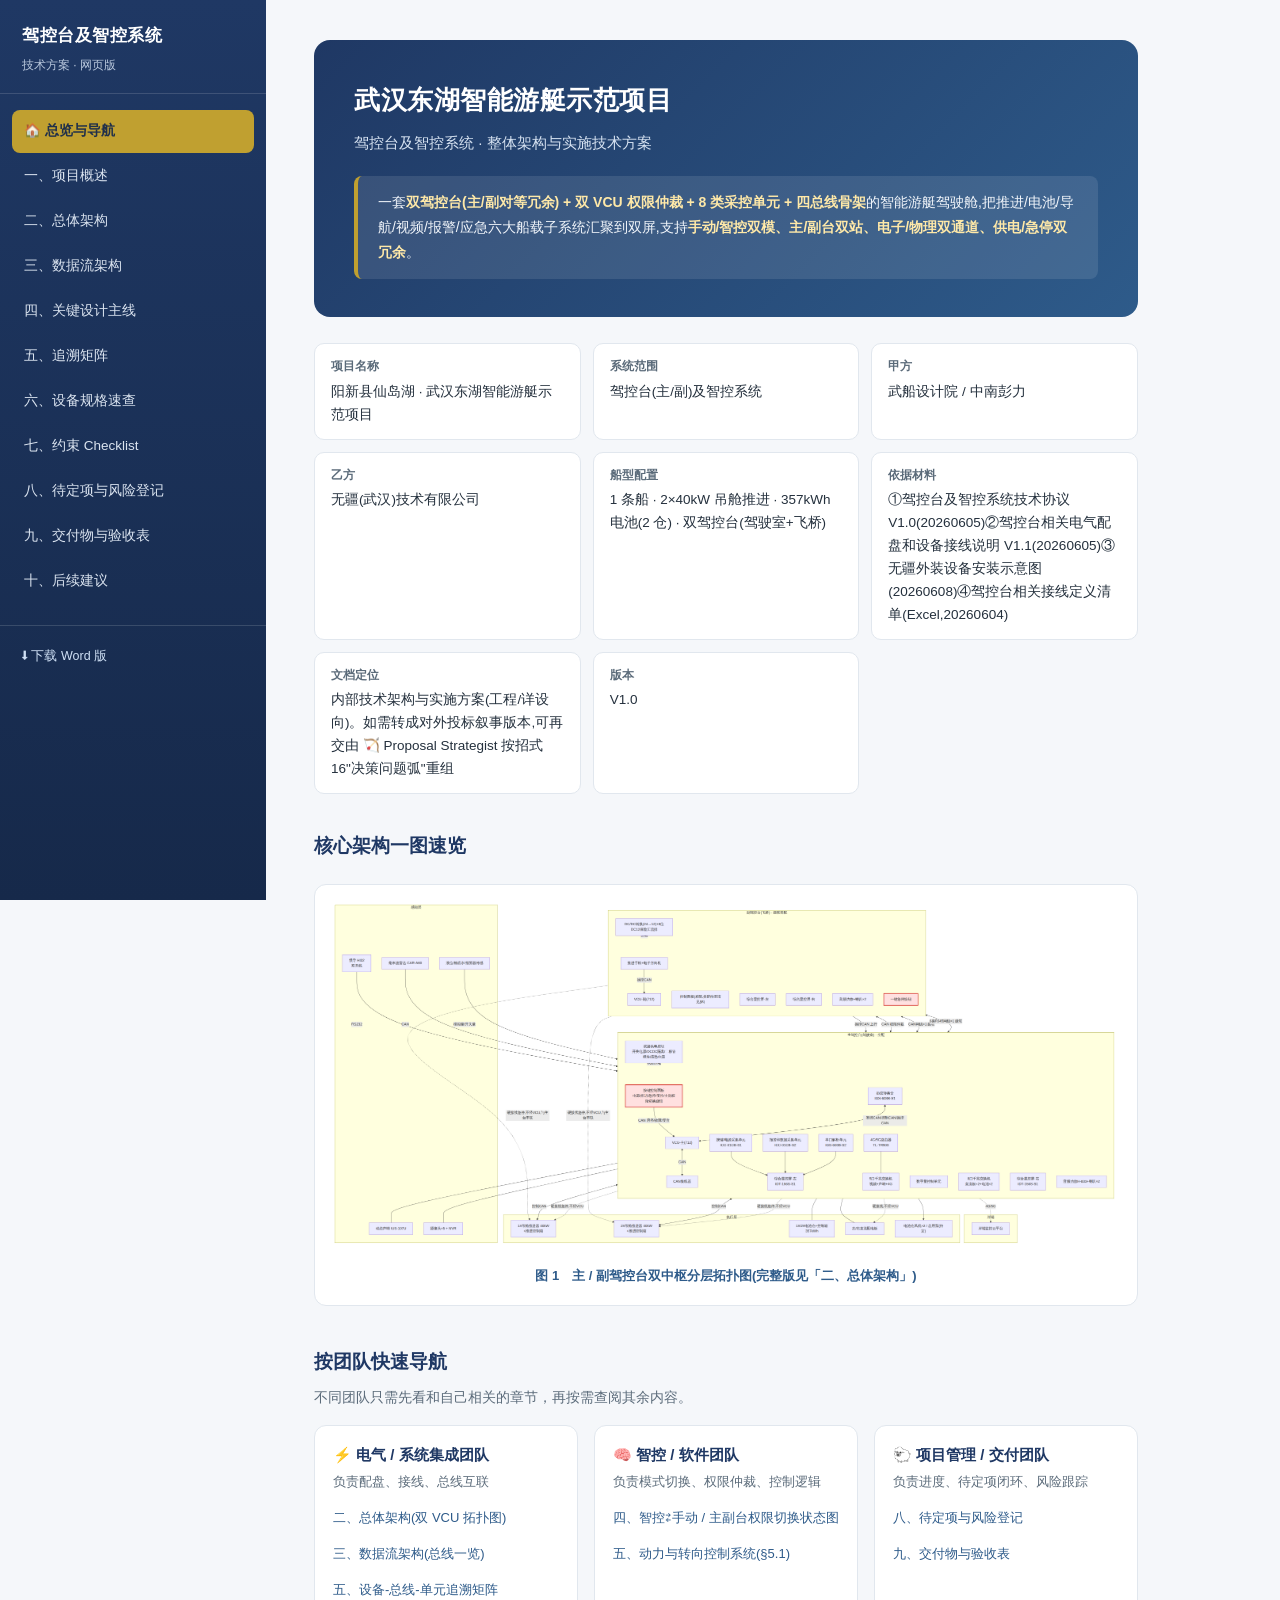
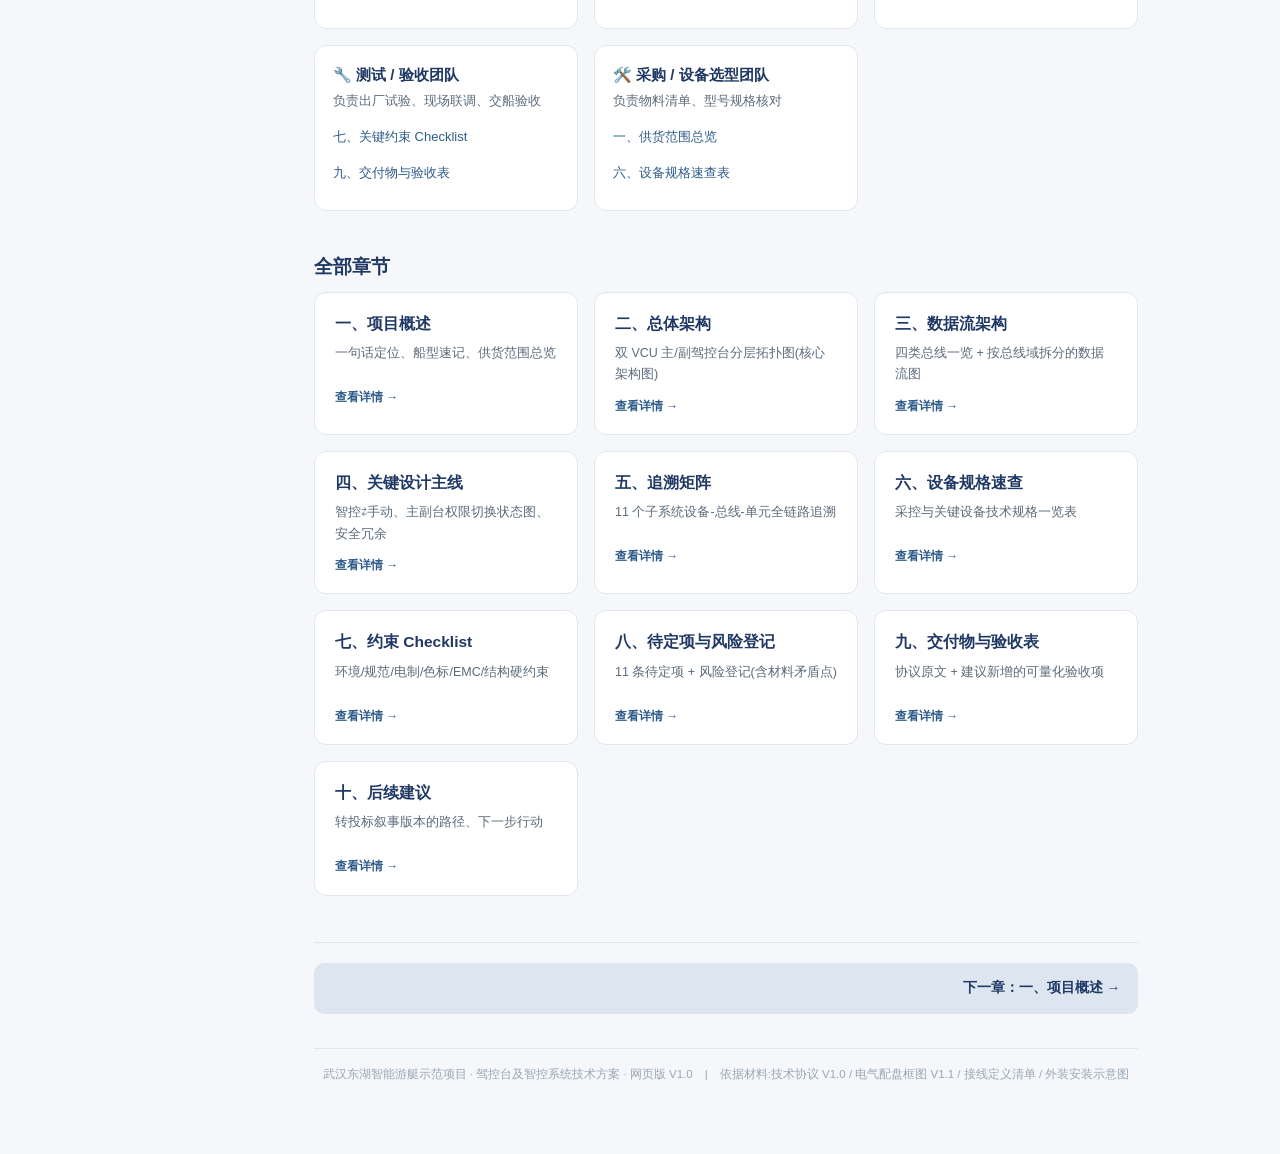
==== projects/武汉东湖智能游艇示范项目/web/index.html @ 1c014252 "docs(projects): 新增驾控台及智控系统技术方案网页版(多页面) 把技术方案渲染成 11 页静态网站：总览导航页(含按团队快速导航卡片)+ 十个章节独立页面，左侧固定目录、页内小目录、上下" ====
<!DOCTYPE html>
<html lang="zh-CN">
<head>
<meta charset="UTF-8">
<meta name="viewport" content="width=device-width, initial-scale=1.0">
<title>总览 · 驾控台及智控系统技术方案</title>
<link rel="stylesheet" href="assets/style.css">
</head>
<body>
<input type="checkbox" id="nav-toggle" class="nav-toggle-checkbox">
<label for="nav-toggle" class="nav-toggle-btn" aria-label="打开导航">☰ 目录</label>

<aside class="sidebar">
  <div class="brand">
    <div class="brand-title">驾控台及智控系统</div>
    <div class="brand-sub">技术方案 · 网页版</div>
  </div>
  <nav class="chapter-nav">
    <a class="nav-link active" href="index.html">🏠 总览与导航</a>
    <a class="nav-link " href="01-项目概述.html">一、项目概述</a>
    <a class="nav-link " href="02-总体架构.html">二、总体架构</a>
    <a class="nav-link " href="03-数据流架构.html">三、数据流架构</a>
    <a class="nav-link " href="04-关键设计主线.html">四、关键设计主线</a>
    <a class="nav-link " href="05-追溯矩阵.html">五、追溯矩阵</a>
    <a class="nav-link " href="06-设备规格速查.html">六、设备规格速查</a>
    <a class="nav-link " href="07-约束checklist.html">七、约束 Checklist</a>
    <a class="nav-link " href="08-待定项与风险.html">八、待定项与风险登记</a>
    <a class="nav-link " href="09-交付物与验收.html">九、交付物与验收表</a>
    <a class="nav-link " href="10-后续建议.html">十、后续建议</a>
  </nav>
  <div class="sidebar-footer">
    <a href="../驾控台及智控系统-技术方案.docx">⬇ 下载 Word 版</a>
  </div>
</aside>

<main class="content">
  
  
<div class="hero">
  <div class="hero-title">武汉东湖智能游艇示范项目</div>
  <div class="hero-sub">驾控台及智控系统 · 整体架构与实施技术方案</div>
  <blockquote class="hero-quote">一套<strong>双驾控台(主/副对等冗余) + 双 VCU 权限仲裁 + 8 类采控单元 + 四总线骨架</strong>的智能游艇驾驶舱,把推进/电池/导航/视频/报警/应急六大船载子系统汇聚到双屏,支持<strong>手动/智控双模、主/副台双站、电子/物理双通道、供电/急停双冗余</strong>。</blockquote>
</div>

<section class="facts-grid"><div class="fact"><div class="fact-k">项目名称</div><div class="fact-v">阳新县仙岛湖 · 武汉东湖智能游艇示范项目</div></div><div class="fact"><div class="fact-k">系统范围</div><div class="fact-v">驾控台(主/副)及智控系统</div></div><div class="fact"><div class="fact-k">甲方</div><div class="fact-v">武船设计院 / 中南彭力</div></div><div class="fact"><div class="fact-k">乙方</div><div class="fact-v">无疆(武汉)技术有限公司</div></div><div class="fact"><div class="fact-k">船型配置</div><div class="fact-v">1 条船 · 2×40kW 吊舱推进 · 357kWh 电池(2 仓) · 双驾控台(驾驶室+飞桥)</div></div><div class="fact"><div class="fact-k">依据材料</div><div class="fact-v">①驾控台及智控系统技术协议 V1.0(20260605)②驾控台相关电气配盘和设备接线说明 V1.1(20260605)③无疆外装设备安装示意图(20260608)④驾控台相关接线定义清单(Excel,20260604)</div></div><div class="fact"><div class="fact-k">文档定位</div><div class="fact-v">内部技术架构与实施方案(工程/详设向)。如需转成对外投标叙事版本,可再交由 🏹 Proposal Strategist 按招式16"决策问题弧"重组</div></div><div class="fact"><div class="fact-k">版本</div><div class="fact-v">V1.0</div></div></section>

<section class="section-block">
  <h2 class="block-title">核心架构一图速览</h2>
  <figure class="diagram">
    <img src="assets/img/diagram1-hd.png" alt="主/副驾控台双中枢分层拓扑图" loading="lazy">
    <figcaption>图 1　主 / 副驾控台双中枢分层拓扑图(完整版见「二、总体架构」)</figcaption>
  </figure>
</section>

<section class="section-block">
  <h2 class="block-title">按团队快速导航</h2>
  <p class="block-hint">不同团队只需先看和自己相关的章节，再按需查阅其余内容。</p>
  <div class="team-grid"><div class="team-card"><div class="team-title">⚡ 电气 / 系统集成团队</div><div class="team-desc">负责配盘、接线、总线互联</div><ul class="team-links"><li><a href="02-总体架构.html">二、总体架构(双 VCU 拓扑图)</a></li><li><a href="03-数据流架构.html">三、数据流架构(总线一览)</a></li><li><a href="05-追溯矩阵.html">五、设备-总线-单元追溯矩阵</a></li></ul></div><div class="team-card"><div class="team-title">🧠 智控 / 软件团队</div><div class="team-desc">负责模式切换、权限仲裁、控制逻辑</div><ul class="team-links"><li><a href="04-关键设计主线.html">四、智控⇄手动 / 主副台权限切换状态图</a></li><li><a href="05-追溯矩阵.html">五、动力与转向控制系统(§5.1)</a></li></ul></div><div class="team-card"><div class="team-title">🐑 项目管理 / 交付团队</div><div class="team-desc">负责进度、待定项闭环、风险跟踪</div><ul class="team-links"><li><a href="08-待定项与风险.html">八、待定项与风险登记</a></li><li><a href="09-交付物与验收.html">九、交付物与验收表</a></li></ul></div><div class="team-card"><div class="team-title">🔧 测试 / 验收团队</div><div class="team-desc">负责出厂试验、现场联调、交船验收</div><ul class="team-links"><li><a href="07-约束checklist.html">七、关键约束 Checklist</a></li><li><a href="09-交付物与验收.html">九、交付物与验收表</a></li></ul></div><div class="team-card"><div class="team-title">🛠️ 采购 / 设备选型团队</div><div class="team-desc">负责物料清单、型号规格核对</div><ul class="team-links"><li><a href="01-项目概述.html">一、供货范围总览</a></li><li><a href="06-设备规格速查.html">六、设备规格速查表</a></li></ul></div></div>
</section>

<section class="section-block">
  <h2 class="block-title">全部章节</h2>
  <div class="chapter-grid"><a class="chapter-card" href="01-项目概述.html"><div class="card-title">一、项目概述</div><div class="card-desc">一句话定位、船型速记、供货范围总览</div><div class="card-arrow">查看详情 →</div></a><a class="chapter-card" href="02-总体架构.html"><div class="card-title">二、总体架构</div><div class="card-desc">双 VCU 主/副驾控台分层拓扑图(核心架构图)</div><div class="card-arrow">查看详情 →</div></a><a class="chapter-card" href="03-数据流架构.html"><div class="card-title">三、数据流架构</div><div class="card-desc">四类总线一览 + 按总线域拆分的数据流图</div><div class="card-arrow">查看详情 →</div></a><a class="chapter-card" href="04-关键设计主线.html"><div class="card-title">四、关键设计主线</div><div class="card-desc">智控⇄手动、主副台权限切换状态图、安全冗余</div><div class="card-arrow">查看详情 →</div></a><a class="chapter-card" href="05-追溯矩阵.html"><div class="card-title">五、追溯矩阵</div><div class="card-desc">11 个子系统设备-总线-单元全链路追溯</div><div class="card-arrow">查看详情 →</div></a><a class="chapter-card" href="06-设备规格速查.html"><div class="card-title">六、设备规格速查</div><div class="card-desc">采控与关键设备技术规格一览表</div><div class="card-arrow">查看详情 →</div></a><a class="chapter-card" href="07-约束checklist.html"><div class="card-title">七、约束 Checklist</div><div class="card-desc">环境/规范/电制/色标/EMC/结构硬约束</div><div class="card-arrow">查看详情 →</div></a><a class="chapter-card" href="08-待定项与风险.html"><div class="card-title">八、待定项与风险登记</div><div class="card-desc">11 条待定项 + 风险登记(含材料矛盾点)</div><div class="card-arrow">查看详情 →</div></a><a class="chapter-card" href="09-交付物与验收.html"><div class="card-title">九、交付物与验收表</div><div class="card-desc">协议原文 + 建议新增的可量化验收项</div><div class="card-arrow">查看详情 →</div></a><a class="chapter-card" href="10-后续建议.html"><div class="card-title">十、后续建议</div><div class="card-desc">转投标叙事版本的路径、下一步行动</div><div class="card-arrow">查看详情 →</div></a></div>
</section>

  <div class="prevnext"><a class="pn-btn pn-next" href="01-项目概述.html">下一章：一、项目概述 →</a></div>
  <footer class="page-footer">
    武汉东湖智能游艇示范项目 · 驾控台及智控系统技术方案 · 网页版 V1.0　|　依据材料:技术协议 V1.0 / 电气配盘框图 V1.1 / 接线定义清单 / 外装安装示意图
  </footer>
</main>
</body>
</html>
---- projects/武汉东湖智能游艇示范项目/web/assets/style.css ----
:root{
  --navy:#1F3864;
  --steel:#2E5B8A;
  --light-fill:#DDE6F0;
  --bg:#F5F7FA;
  --card-bg:#FFFFFF;
  --text:#24303D;
  --muted:#5B6B7A;
  --border:#E1E7EE;
  --gold:#C0A030;
  --sidebar-w:266px;
  --safe:#C0392B;
}

*{box-sizing:border-box;}
html,body{margin:0;padding:0;}
body{
  font-family:"PingFang SC","Microsoft YaHei","Noto Sans CJK SC","Helvetica Neue",Arial,sans-serif;
  background:var(--bg);
  color:var(--text);
  line-height:1.7;
  font-size:15px;
}

/* ---------- 侧边栏 ---------- */
.sidebar{
  position:fixed;
  top:0; left:0; bottom:0;
  width:var(--sidebar-w);
  background:linear-gradient(180deg,var(--navy) 0%, #16294a 100%);
  color:#fff;
  overflow-y:auto;
  padding:22px 0 16px;
  z-index:20;
}
.brand{padding:0 22px 18px; border-bottom:1px solid rgba(255,255,255,0.14); margin-bottom:10px;}
.brand-title{font-size:17px; font-weight:700; letter-spacing:.5px;}
.brand-sub{font-size:12px; color:#b9c8dd; margin-top:4px;}
.chapter-nav{display:flex; flex-direction:column; padding:6px 12px;}
.nav-link{
  display:block;
  color:#dbe4f0;
  text-decoration:none;
  padding:10px 12px;
  border-radius:8px;
  font-size:13.5px;
  margin-bottom:2px;
  transition:background .15s ease;
}
.nav-link:hover{background:rgba(255,255,255,0.10); color:#fff;}
.nav-link.active{background:var(--gold); color:#20304a; font-weight:700;}
.sidebar-footer{padding:16px 22px 0; margin-top:14px; border-top:1px solid rgba(255,255,255,0.14);}
.sidebar-footer a{color:#cfe0f5; font-size:12.5px; text-decoration:none;}
.sidebar-footer a:hover{text-decoration:underline;}

.nav-toggle-checkbox{display:none;}
.nav-toggle-btn{
  display:none;
  position:fixed; top:12px; left:12px; z-index:30;
  background:var(--navy); color:#fff;
  padding:8px 14px; border-radius:8px; font-size:13px;
  cursor:pointer;
}

/* ---------- 主内容 ---------- */
.content{
  margin-left:var(--sidebar-w);
  max-width:920px;
  padding:40px 48px 70px;
}
.breadcrumb{font-size:12.5px; color:var(--muted); margin-bottom:14px;}
.breadcrumb a{color:var(--steel); text-decoration:none;}
.breadcrumb a:hover{text-decoration:underline;}

.chapter-h1{
  font-size:26px;
  color:var(--navy);
  margin:0 0 18px;
  padding-bottom:14px;
  border-bottom:3px solid var(--navy);
}

h2{
  font-size:18.5px;
  color:var(--steel);
  margin:34px 0 12px;
  padding-left:12px;
  border-left:4px solid var(--steel);
}

p{margin:0 0 12px; text-align:justify; color:var(--text);}
strong{color:var(--navy);}
code{
  background:#F0EAFB; color:#6A2FBF;
  padding:1px 6px; border-radius:4px;
  font-size:.92em; font-family:Consolas,Menlo,monospace;
}

.mini-toc{
  background:var(--card-bg);
  border:1px solid var(--border);
  border-radius:10px;
  padding:12px 18px;
  margin:18px 0 26px;
}
.mini-toc-title{font-size:12.5px; color:var(--muted); font-weight:700; margin-bottom:8px;}
.mini-toc ul{margin:0; padding-left:18px; columns:2; -webkit-columns:2;}
.mini-toc li{font-size:13px; margin-bottom:6px;}
.mini-toc a{color:var(--steel); text-decoration:none;}
.mini-toc a:hover{text-decoration:underline;}

blockquote.callout{
  margin:16px 0;
  padding:12px 18px;
  background:#FBF6E9;
  border-left:4px solid var(--gold);
  border-radius:6px;
  color:#5c4d1f;
  font-size:14px;
}

.divider{border:none; border-top:1px solid var(--border); margin:30px 0;}

/* ---------- 表格 ---------- */
.table-wrap{overflow-x:auto; margin:14px 0 22px;}
table{
  width:100%;
  border-collapse:collapse;
  font-size:13px;
  background:var(--card-bg);
  box-shadow:0 1px 3px rgba(20,40,70,.06);
}
thead th{
  background:var(--navy);
  color:#fff;
  font-weight:600;
  padding:9px 12px;
  text-align:left;
  white-space:nowrap;
}
tbody td{
  padding:8px 12px;
  border-bottom:1px solid var(--border);
  vertical-align:top;
}
tbody tr:nth-child(even){background:#F4F7FB;}
tbody tr:hover{background:var(--light-fill);}

/* ---------- 图片 / 架构图 ---------- */
figure.diagram{
  margin:22px 0;
  text-align:center;
  background:var(--card-bg);
  border:1px solid var(--border);
  border-radius:12px;
  padding:18px;
}
figure.diagram img{
  max-width:100%;
  height:auto;
  border-radius:6px;
}
figure.diagram figcaption{
  margin-top:12px;
  font-size:13px;
  color:var(--steel);
  font-weight:700;
}

/* ---------- checklist ---------- */
ul.checklist{list-style:none; padding-left:4px; margin:8px 0 18px;}
ul.checklist li{
  display:flex; align-items:flex-start; gap:10px;
  padding:5px 0; font-size:14px;
}
ul.checklist .box{
  flex:0 0 16px; width:16px; height:16px; margin-top:3px;
  border:2px solid var(--steel); border-radius:4px;
  display:inline-block;
}

/* ---------- prev/next ---------- */
.prevnext{
  display:flex; justify-content:space-between; gap:16px;
  margin-top:46px; padding-top:20px; border-top:1px solid var(--border);
}
.pn-btn{
  flex:1;
  text-decoration:none;
  color:var(--navy);
  background:var(--light-fill);
  padding:14px 18px;
  border-radius:10px;
  font-size:13.5px;
  font-weight:600;
  transition:background .15s ease;
}
.pn-btn:hover{background:#c9d9ea;}
.pn-next{text-align:right;}

.page-footer{
  margin-top:34px; padding-top:16px; border-top:1px solid var(--border);
  font-size:11.5px; color:#9aa7b4; text-align:center;
}

/* ---------- 首页专属 ---------- */
.hero{
  background:linear-gradient(135deg,var(--navy),var(--steel));
  color:#fff;
  border-radius:16px;
  padding:38px 40px;
  margin-bottom:26px;
}
.hero-title{font-size:26px; font-weight:800; letter-spacing:.5px;}
.hero-sub{font-size:15px; color:#d7e3f2; margin-top:8px;}
.hero-quote{
  margin:20px 0 0; padding:14px 18px 14px 20px;
  background:rgba(255,255,255,.10);
  border-left:4px solid var(--gold);
  border-radius:8px;
  font-size:14px; line-height:1.8; color:#f2f6fb;
}
.hero-quote strong{color:#ffe9a8;}

.facts-grid{
  display:grid;
  grid-template-columns:repeat(auto-fit,minmax(260px,1fr));
  gap:12px;
  margin-bottom:36px;
}
.fact{
  background:var(--card-bg); border:1px solid var(--border); border-radius:10px;
  padding:12px 16px;
}
.fact-k{font-size:12px; color:var(--muted); font-weight:700; margin-bottom:4px;}
.fact-v{font-size:13.5px; color:var(--text);}

.section-block{margin-bottom:40px;}
.block-title{
  font-size:19px; color:var(--navy); margin:0 0 8px;
  padding-left:0; border-left:none;
}
.block-hint{color:var(--muted); font-size:13.5px; margin:0 0 16px;}

.team-grid{
  display:grid;
  grid-template-columns:repeat(auto-fit,minmax(250px,1fr));
  gap:16px;
}
.team-card{
  background:var(--card-bg); border:1px solid var(--border); border-radius:12px;
  padding:16px 18px;
}
.team-title{font-size:15px; font-weight:700; color:var(--navy); margin-bottom:4px;}
.team-desc{font-size:12.5px; color:var(--muted); margin-bottom:10px;}
.team-links{list-style:none; padding:0; margin:0;}
.team-links li{margin-bottom:6px;}
.team-links a{
  font-size:13px; color:var(--steel); text-decoration:none;
  display:inline-block; padding:4px 0;
}
.team-links a:hover{text-decoration:underline;}

.chapter-grid{
  display:grid;
  grid-template-columns:repeat(auto-fit,minmax(260px,1fr));
  gap:16px;
}
.chapter-card{
  display:block; text-decoration:none;
  background:var(--card-bg); border:1px solid var(--border); border-radius:12px;
  padding:18px 20px;
  transition:transform .15s ease, box-shadow .15s ease, border-color .15s ease;
}
.chapter-card:hover{
  transform:translateY(-2px);
  box-shadow:0 8px 20px rgba(20,40,70,.10);
  border-color:var(--steel);
}
.card-title{font-size:15.5px; font-weight:700; color:var(--navy); margin-bottom:6px;}
.card-desc{font-size:12.5px; color:var(--muted); min-height:34px;}
.card-arrow{font-size:12px; color:var(--steel); font-weight:700; margin-top:10px;}

/* ---------- 响应式 ---------- */
@media (max-width: 900px){
  .sidebar{
    transform:translateX(-100%);
    transition:transform .2s ease;
    width:78vw; max-width:300px;
    box-shadow:6px 0 24px rgba(0,0,0,.25);
  }
  .nav-toggle-checkbox:checked ~ .sidebar{transform:translateX(0);}
  .nav-toggle-btn{display:block;}
  .content{margin-left:0; padding:70px 20px 60px;}
  .mini-toc ul{columns:1;}
}
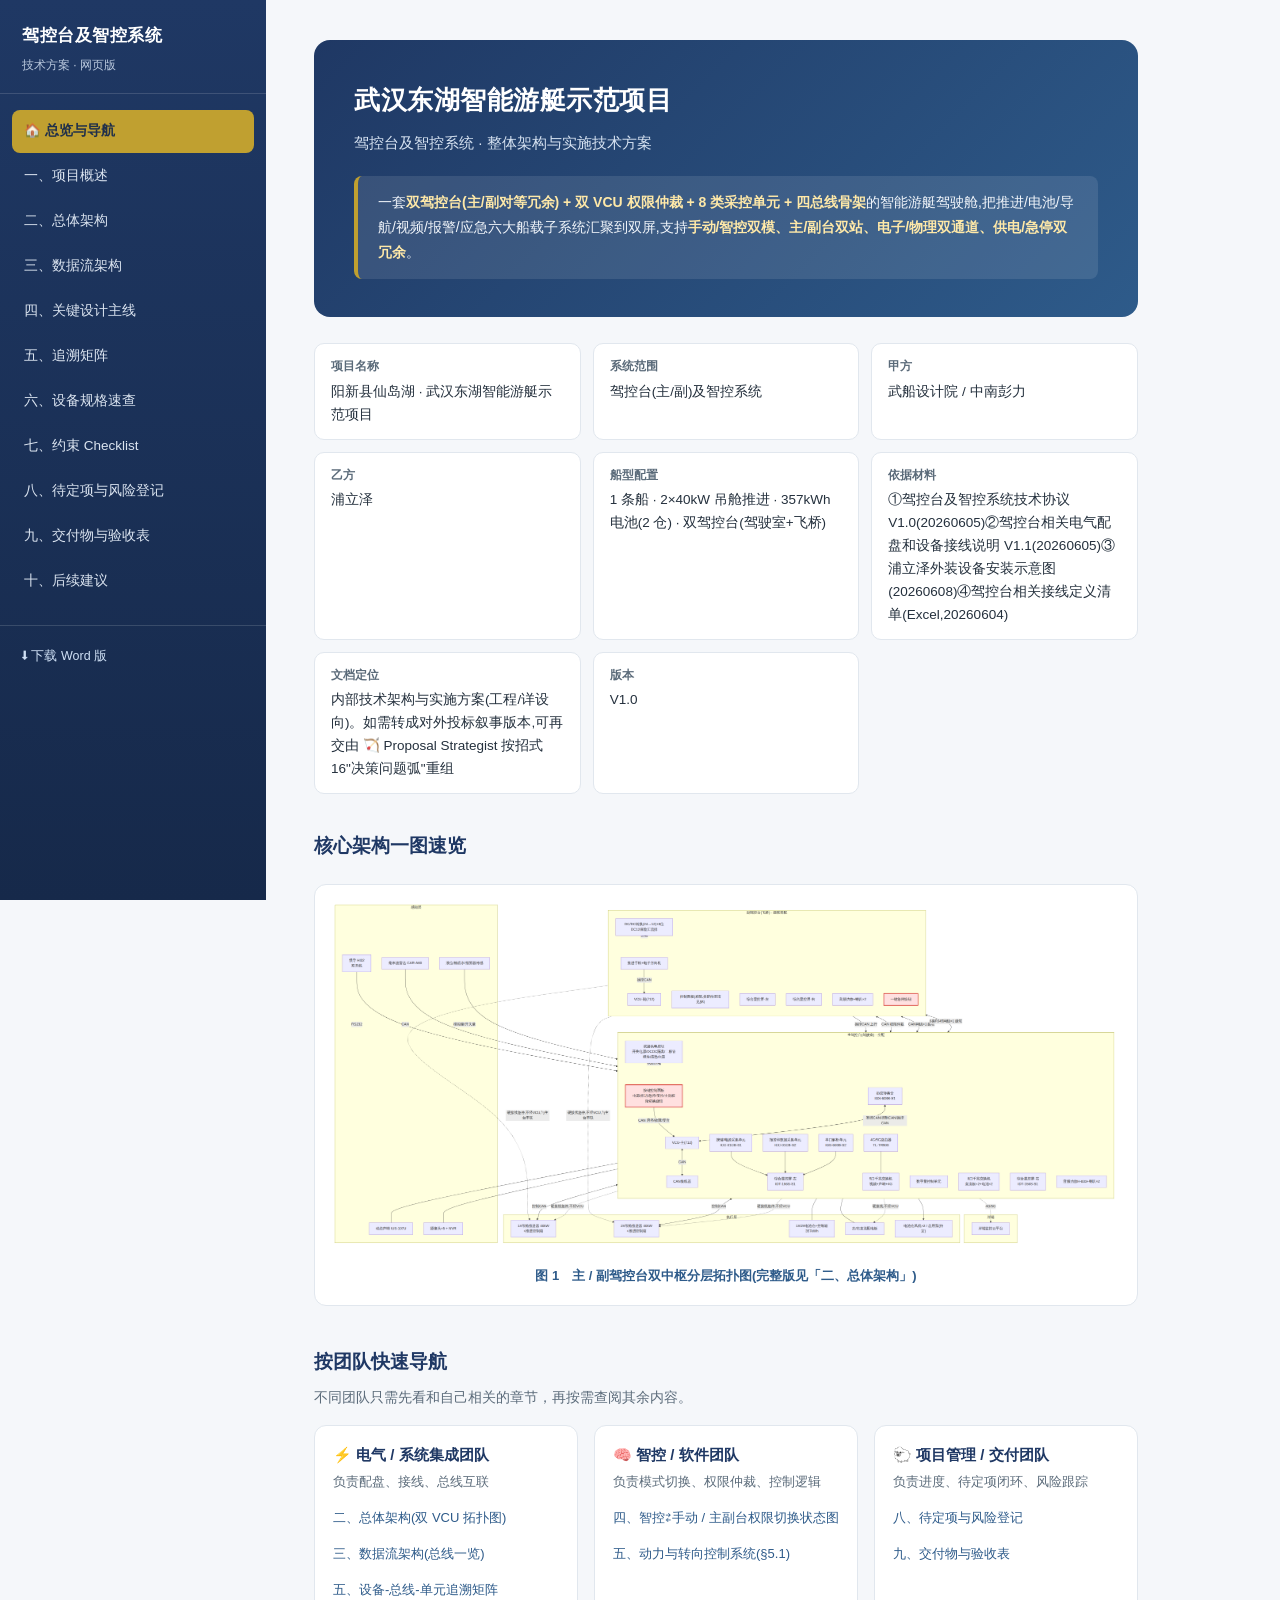
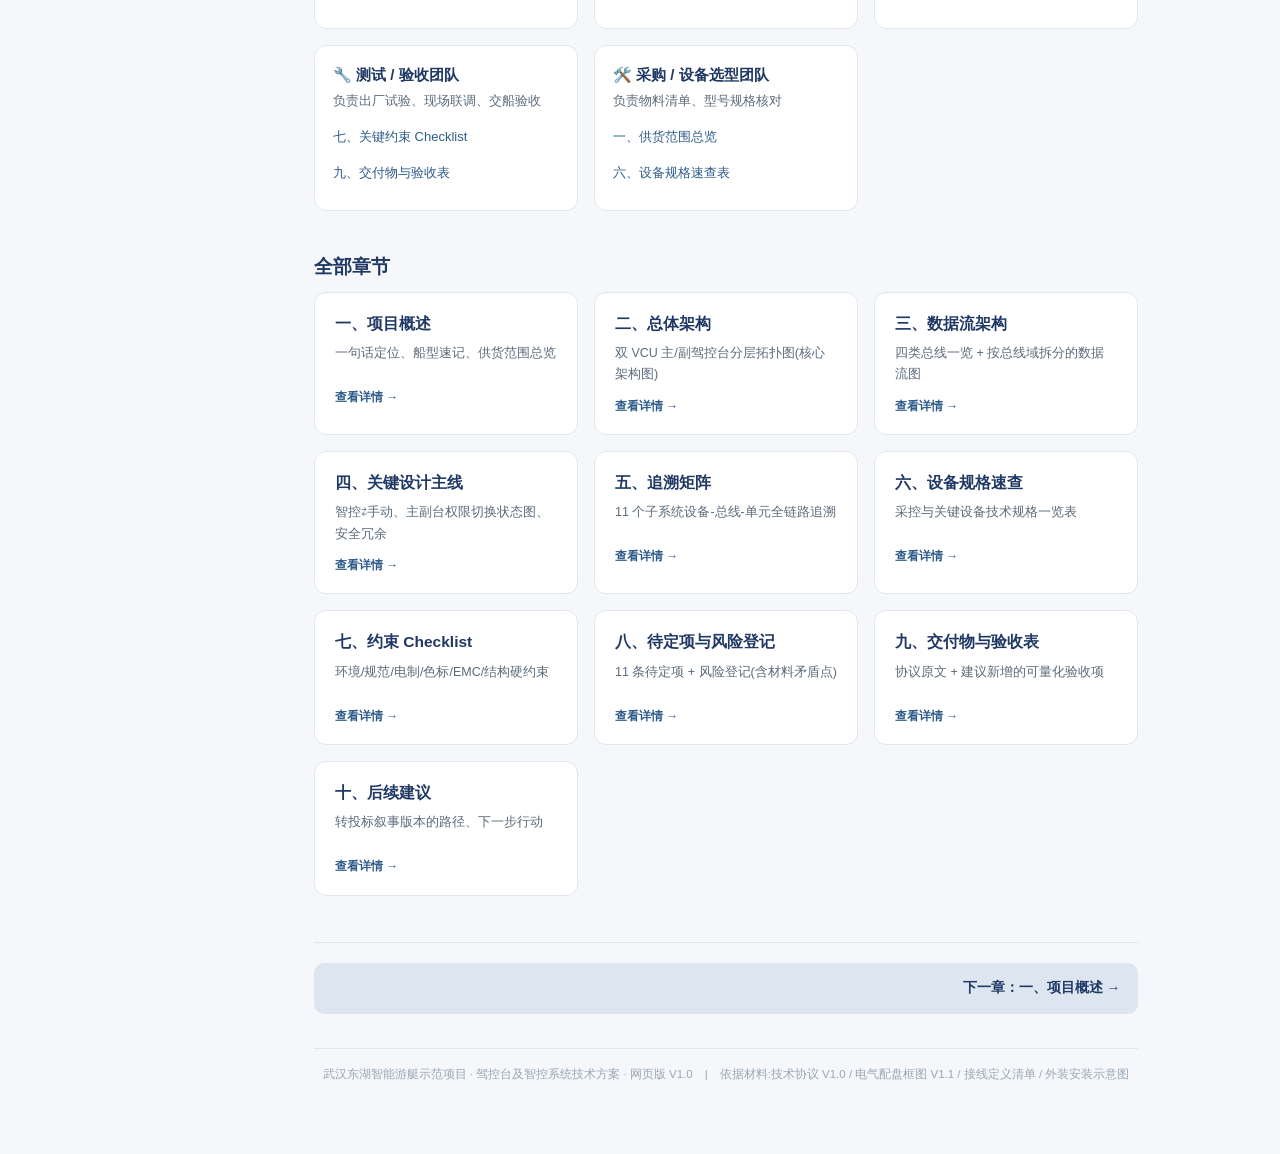
==== commit ed503239: "docs(projects): 乙方名称全局替换——无疆(武汉)技术有限公司 → 浦立泽 覆盖V1/V2技术方案、项目任务清单三份Markdown(含全称、简称及材料 标题引用共60余处),同步重新生" ====
--- a/projects/武汉东湖智能游艇示范项目/web/index.html
+++ b/projects/武汉东湖智能游艇示范项目/web/index.html
@@ -42,7 +42,7 @@
   <blockquote class="hero-quote">一套<strong>双驾控台(主/副对等冗余) + 双 VCU 权限仲裁 + 8 类采控单元 + 四总线骨架</strong>的智能游艇驾驶舱,把推进/电池/导航/视频/报警/应急六大船载子系统汇聚到双屏,支持<strong>手动/智控双模、主/副台双站、电子/物理双通道、供电/急停双冗余</strong>。</blockquote>
 </div>
 
-<section class="facts-grid"><div class="fact"><div class="fact-k">项目名称</div><div class="fact-v">阳新县仙岛湖 · 武汉东湖智能游艇示范项目</div></div><div class="fact"><div class="fact-k">系统范围</div><div class="fact-v">驾控台(主/副)及智控系统</div></div><div class="fact"><div class="fact-k">甲方</div><div class="fact-v">武船设计院 / 中南彭力</div></div><div class="fact"><div class="fact-k">乙方</div><div class="fact-v">无疆(武汉)技术有限公司</div></div><div class="fact"><div class="fact-k">船型配置</div><div class="fact-v">1 条船 · 2×40kW 吊舱推进 · 357kWh 电池(2 仓) · 双驾控台(驾驶室+飞桥)</div></div><div class="fact"><div class="fact-k">依据材料</div><div class="fact-v">①驾控台及智控系统技术协议 V1.0(20260605)②驾控台相关电气配盘和设备接线说明 V1.1(20260605)③无疆外装设备安装示意图(20260608)④驾控台相关接线定义清单(Excel,20260604)</div></div><div class="fact"><div class="fact-k">文档定位</div><div class="fact-v">内部技术架构与实施方案(工程/详设向)。如需转成对外投标叙事版本,可再交由 🏹 Proposal Strategist 按招式16"决策问题弧"重组</div></div><div class="fact"><div class="fact-k">版本</div><div class="fact-v">V1.0</div></div></section>
+<section class="facts-grid"><div class="fact"><div class="fact-k">项目名称</div><div class="fact-v">阳新县仙岛湖 · 武汉东湖智能游艇示范项目</div></div><div class="fact"><div class="fact-k">系统范围</div><div class="fact-v">驾控台(主/副)及智控系统</div></div><div class="fact"><div class="fact-k">甲方</div><div class="fact-v">武船设计院 / 中南彭力</div></div><div class="fact"><div class="fact-k">乙方</div><div class="fact-v">浦立泽</div></div><div class="fact"><div class="fact-k">船型配置</div><div class="fact-v">1 条船 · 2×40kW 吊舱推进 · 357kWh 电池(2 仓) · 双驾控台(驾驶室+飞桥)</div></div><div class="fact"><div class="fact-k">依据材料</div><div class="fact-v">①驾控台及智控系统技术协议 V1.0(20260605)②驾控台相关电气配盘和设备接线说明 V1.1(20260605)③浦立泽外装设备安装示意图(20260608)④驾控台相关接线定义清单(Excel,20260604)</div></div><div class="fact"><div class="fact-k">文档定位</div><div class="fact-v">内部技术架构与实施方案(工程/详设向)。如需转成对外投标叙事版本,可再交由 🏹 Proposal Strategist 按招式16"决策问题弧"重组</div></div><div class="fact"><div class="fact-k">版本</div><div class="fact-v">V1.0</div></div></section>
 
 <section class="section-block">
   <h2 class="block-title">核心架构一图速览</h2>
